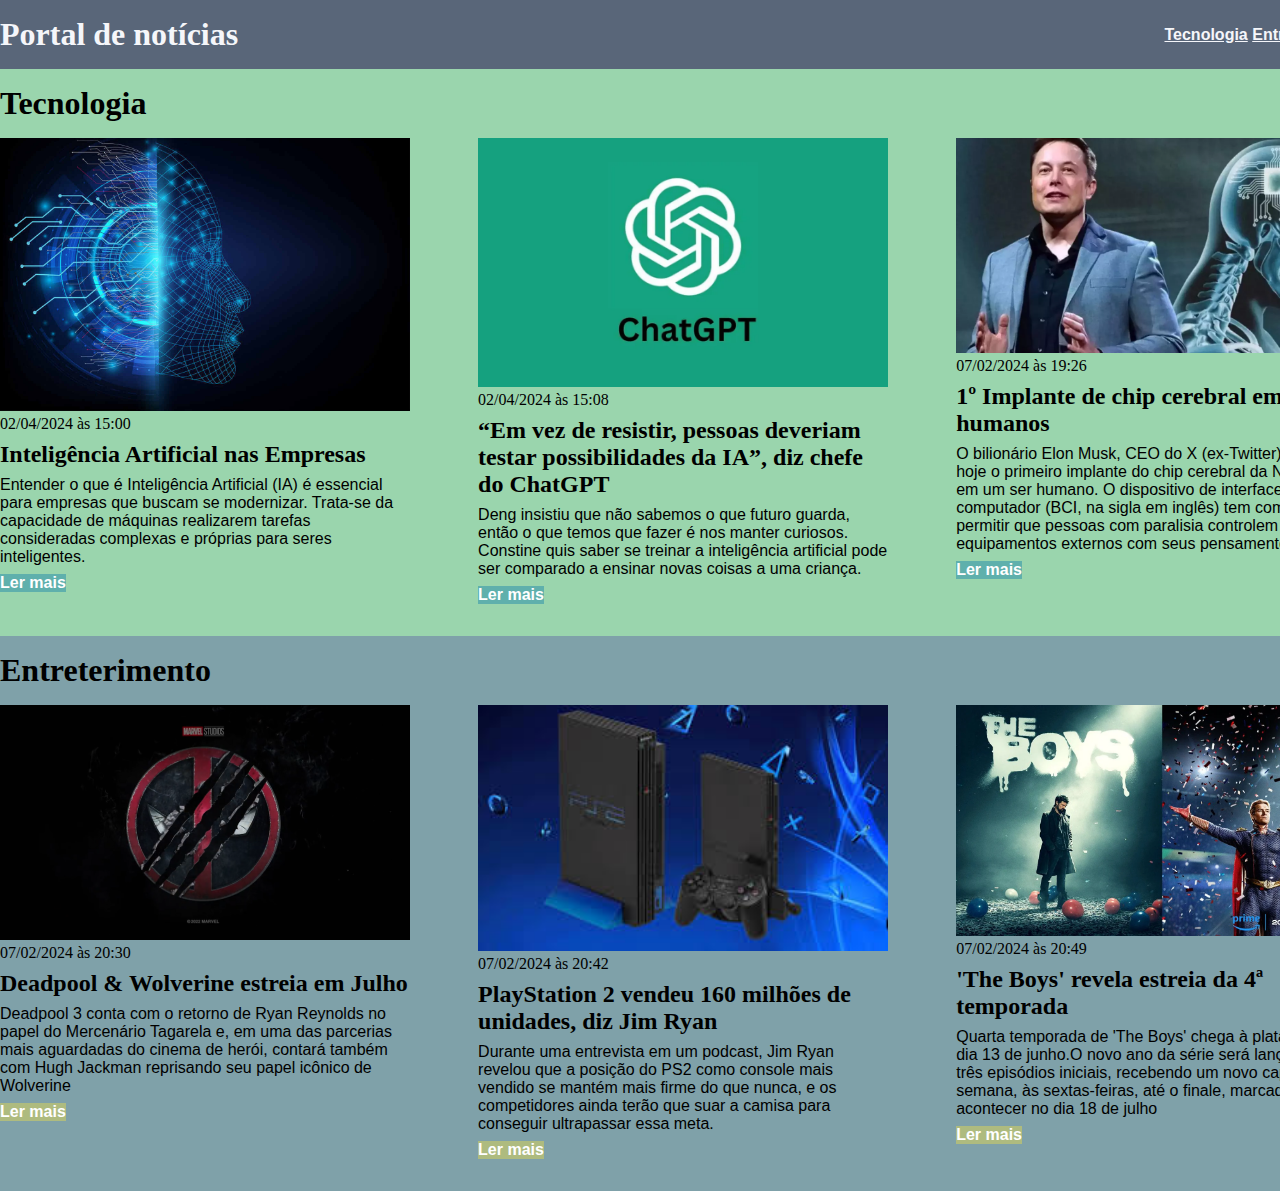
==== exercicio.html @ 8124442a "Adicionando o exercicio" ====
<!DOCTYPE html>
<html lang="pt-br">
<head>
    <meta charset="UTF-8">
    <meta name="viewport" content="width=device-width, initial-scale=1.0">
    <title>Portal de Noticias</title>
    <link rel="stylesheet" href="./exercicio.css">
</head>
<body>
    <header>
        <div class="container">
            <h1> Portal de notícias</h1>
            <nav>
                <ul>
                    <li>
                        <a href="#tecnologia" title="Ir para a seção de tecnologia">Tecnologia</a>
                    </li>
                <li>
                    <a href="#entreterimento" title="Ir para a seção de notícias">Entreterimento</a>
                </li>
                </ul>
            </nav>
        </div>
        </header>
            <div class="container">
    <section id="tecnologia">
        <div class="container">
            <h2>Tecnologia</h2>
            <div class="articles">
                <article>
                    <img src="./inteligencia-artificial.jpg" alt="imagem sobre inteligencia artificial"/>
                    <header>
                        <time class="criacao-de-data">02/04/2024 às 15:00</time>
                    </header>
                    <h3>Inteligência Artificial nas Empresas</h3>
                    <p>Entender o que é Inteligência Artificial (IA) é essencial para empresas que buscam se modernizar. Trata-se da capacidade de máquinas realizarem tarefas consideradas complexas e próprias para seres inteligentes.</p>
                    <a href="#" title="Leia a notícia completa">Ler mais</a>
                </article>
                <article>
                    <img src="./chatgpt.jpg" alt="Imagem da logo do chatGPT">
                    <header>
                        <time>02/04/2024 às 15:08</time>
                    </header>
                    <h3>“Em vez de resistir, pessoas deveriam testar possibilidades da IA”, diz chefe do ChatGPT </h3>
                        <p>Deng insistiu que não sabemos o que futuro guarda, então o que temos que fazer é nos manter curiosos. Constine quis saber se treinar a inteligência artificial pode ser comparado a ensinar novas coisas a uma criança.</p>
                        <a href="#" title="Leia a notícia completa">Ler mais</a>
                </article>
                <article>
                    <img src="./elon-chip.jpg" alt="Elon Musk e primeiro chip cerebral">
                    <header>
                        <time>07/02/2024 às 19:26</time>
                    </header>
                    <h3>1º Implante de chip cerebral em humanos</h3>
                    <p>O bilionário Elon Musk, CEO do X (ex-Twitter), anunciou hoje o primeiro implante do chip cerebral da Neuralink em um ser humano. O dispositivo de interface cérebro-computador (BCI, na sigla em inglês) tem como objetivo permitir que pessoas com paralisia controlem equipamentos externos com seus pensamentos</p>
                    <a href="#" title="Leia a notícia completa">Ler mais</a>
                </article>
            </div>
        </div>
        </section>
            <section id="entreterimento">
        <div class="container">
            <h2>Entreterimento</h2>
            <div class="articles">
                <article>
                    <img src="./deadpool_wolverine.jpg" alt="Filme Deadpool e Wolverine">
                    <header>
                        <time>07/02/2024 às 20:30</time>
                    </header>
                    <h3>Deadpool & Wolverine estreia em Julho</h3>
                    <p>
                        Deadpool 3 conta com o retorno de Ryan Reynolds no papel do Mercenário Tagarela e, em uma das parcerias mais aguardadas do cinema de herói, contará também com Hugh Jackman reprisando seu papel icônico de Wolverine
                    </p>
                    <a href="#" title="Leia a notícia completa">Ler mais</a>
                </article>
                <article>
                    <img src="./PS2.jpg" alt="Video Game PlayStation 2">
                    <header>
                        <time>07/02/2024 às 20:42</time>
                    </header>
                    <h3>PlayStation 2 vendeu 160 milhões de unidades, diz Jim Ryan</h3>
                    <p>
                        Durante uma entrevista em um podcast, Jim Ryan revelou que a posição do PS2 como console mais vendido se mantém mais firme do que nunca, e os competidores ainda terão que suar a camisa para conseguir ultrapassar essa meta.
                    </p>
                        
                    <a href="#" title="Leia a notícia completa">Ler mais</a>
                </article>
                <article>
                    <img src="./The_boys.jpg" alt="imagem serie The Boys">
                    <header>
                        <time>07/02/2024 às 20:49</time>
                    </header>
                    <h3>'The Boys' revela estreia da 4ª temporada</h3>
                    <p>
                        Quarta temporada de 'The Boys' chega à plataforma no dia 13 de junho.O novo ano da série será lançado com três episódios iniciais, recebendo um novo capítulo por semana, às sextas-feiras, até o finale, marcado para acontecer no dia 18 de julho
                    </p>
                    <a  href="#" title="Leia a notícia completa">Ler mais</a>
                </article>
            </div>
        </div>   
    </section>
</body>
</html>
---- exercicio.css ----
*{
    box-sizing: border-box;
    margin: 0;
    padding: 0;
}

body > header{
    background-color: #596679;
    padding: 16px 0;
    color: #f5f6fa;
}

header .container{
    display: flex;
    align-items: center;
    justify-content: space-between;
}

header li {
    display: inline;
    font-family: Arial, Helvetica, sans-serif;
    font-weight: bold;
}

header li a {
    color: #f5f6fa;
}

.container {
    width: 1366px;
    margin: 0 auto;
}

.articles {
    display: flex;
    flex-wrap: wrap;
    justify-content: space-between;
}

.articles article img {
    /*height: 180px;*/
    width: 100%;
}

.articles article {
    width: 30%;
}

section {
    padding: 16px 0;
}

section h2,
.articles article{
    margin-bottom: 16px;
}

.articles article h3 {
    margin-top: 8px;
    margin-bottom: 8px;
}

.articles article a {
    background-color: rgb(63, 63, 102);
    color:#fff;
    display: inline-block;
    text-decoration: none;
    font-weight: bold;
    margin-top: 8px;
}


.articles article a:hover {
    text-decoration: underline;
}

.articles article p,
.articles article a {
    font-family: Arial, Helvetica, sans-serif;
}

.articles article h3 {
    font-size: 24px;
}

section h2 {
    font-size: 32px;
}

#tecnologia {
    background-color: #00943165;
}

#tecnologia .articles article a{
    background-color: #3696ad94;
}

#entreterimento {
    background-color: #235d6b94;
}

#entreterimento .articles article a{
    background-color: #aebb7f;
}
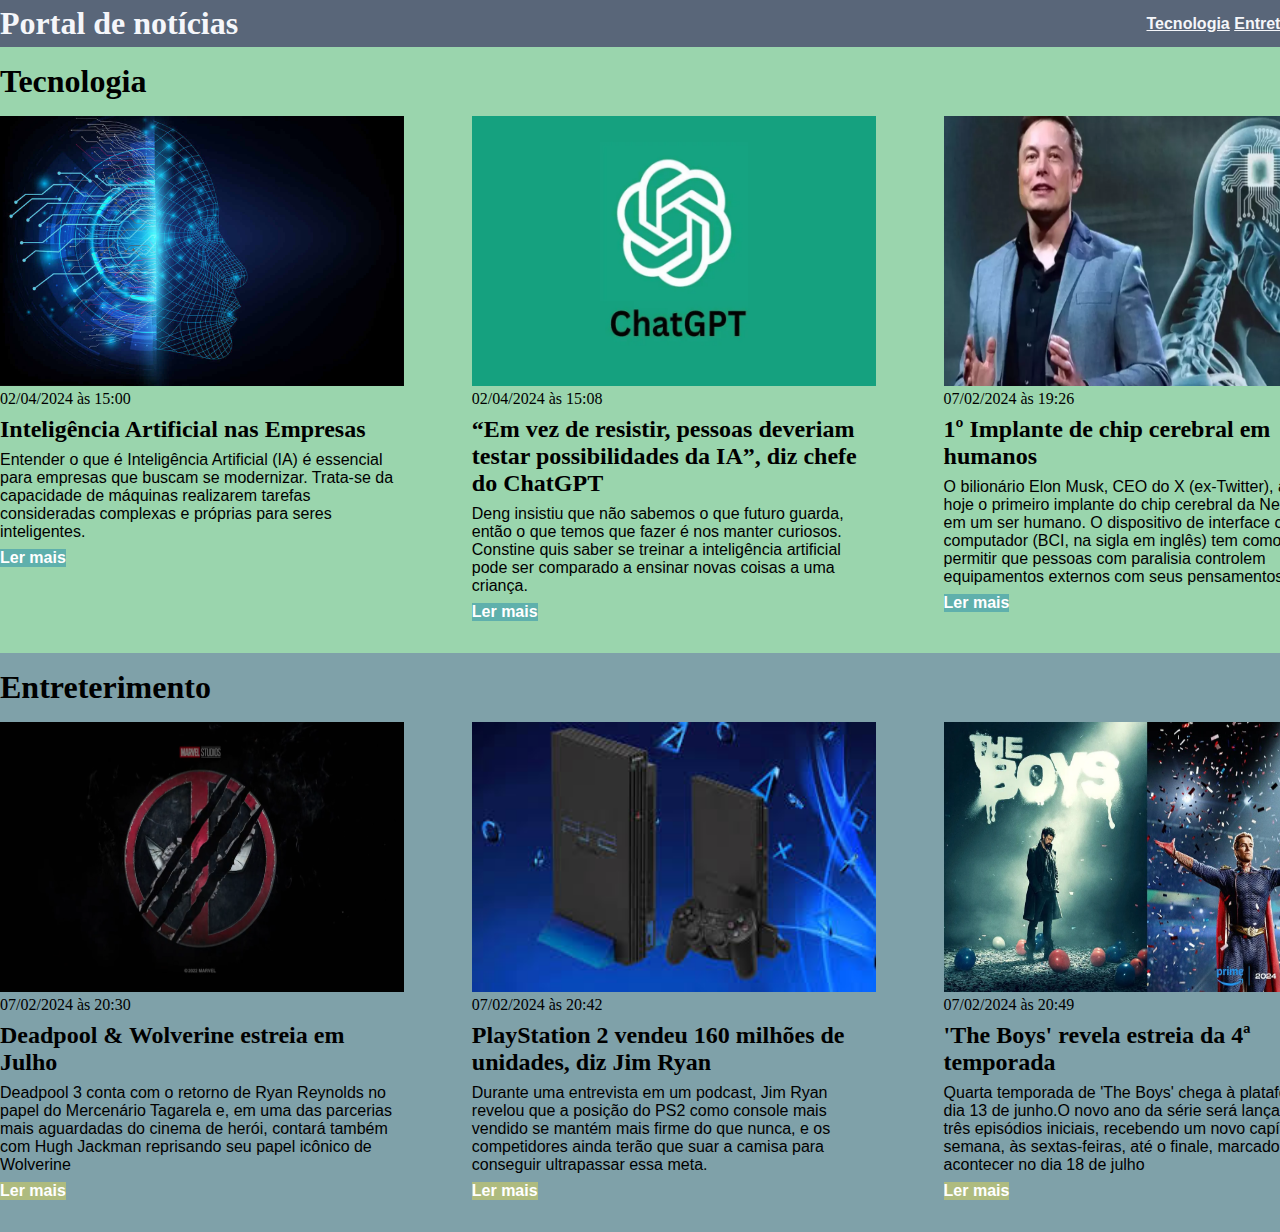
==== commit 258d89e5: "Adicionando os arquivos" ====
--- a/exercicio.html
+++ b/exercicio.html
@@ -37,7 +37,7 @@
                     <a href="#" title="Leia a notícia completa">Ler mais</a>
                 </article>
                 <article>
-                    <img src="./chatgpt.jpg" alt="Imagem da logo do chatGPT">
+                    <img src="./chatgpt.jpg"  alt="Imagem da logo do chatGPT">
                     <header>
                         <time>02/04/2024 às 15:08</time>
                     </header>
--- a/exercicio.css
+++ b/exercicio.css
@@ -6,7 +6,7 @@
 
 body > header{
     background-color: #596679;
-    padding: 16px 0;
+    padding: 5px 0;
     color: #f5f6fa;
 }
 
@@ -14,6 +14,12 @@
     display: flex;
     align-items: center;
     justify-content: space-between;
+}
+
+img{
+
+    width: 400px;
+    height: 270px;
 }
 
 header li {
@@ -27,8 +33,8 @@
 }
 
 .container {
-    width: 1366px;
-    margin: 0 auto;
+    width: 1348px;
+    margin: auto auto;
 }
 
 .articles {
